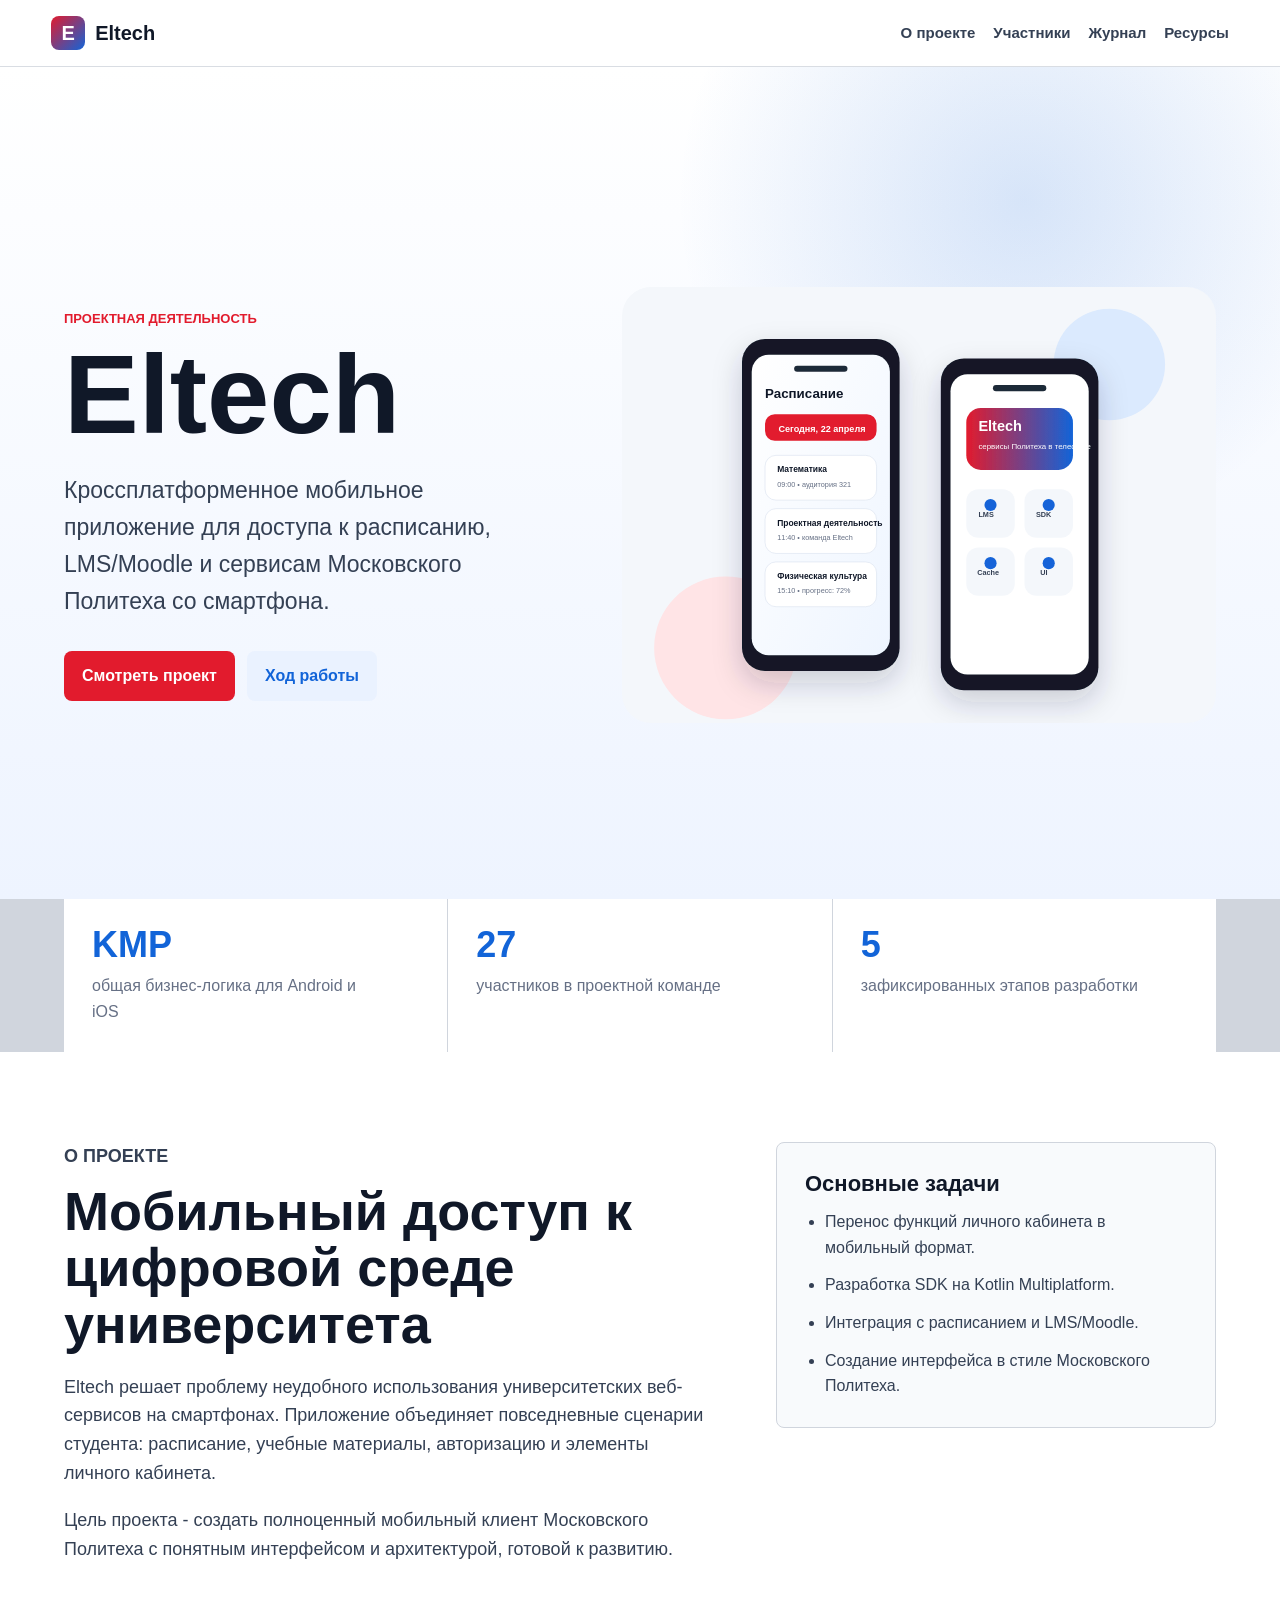
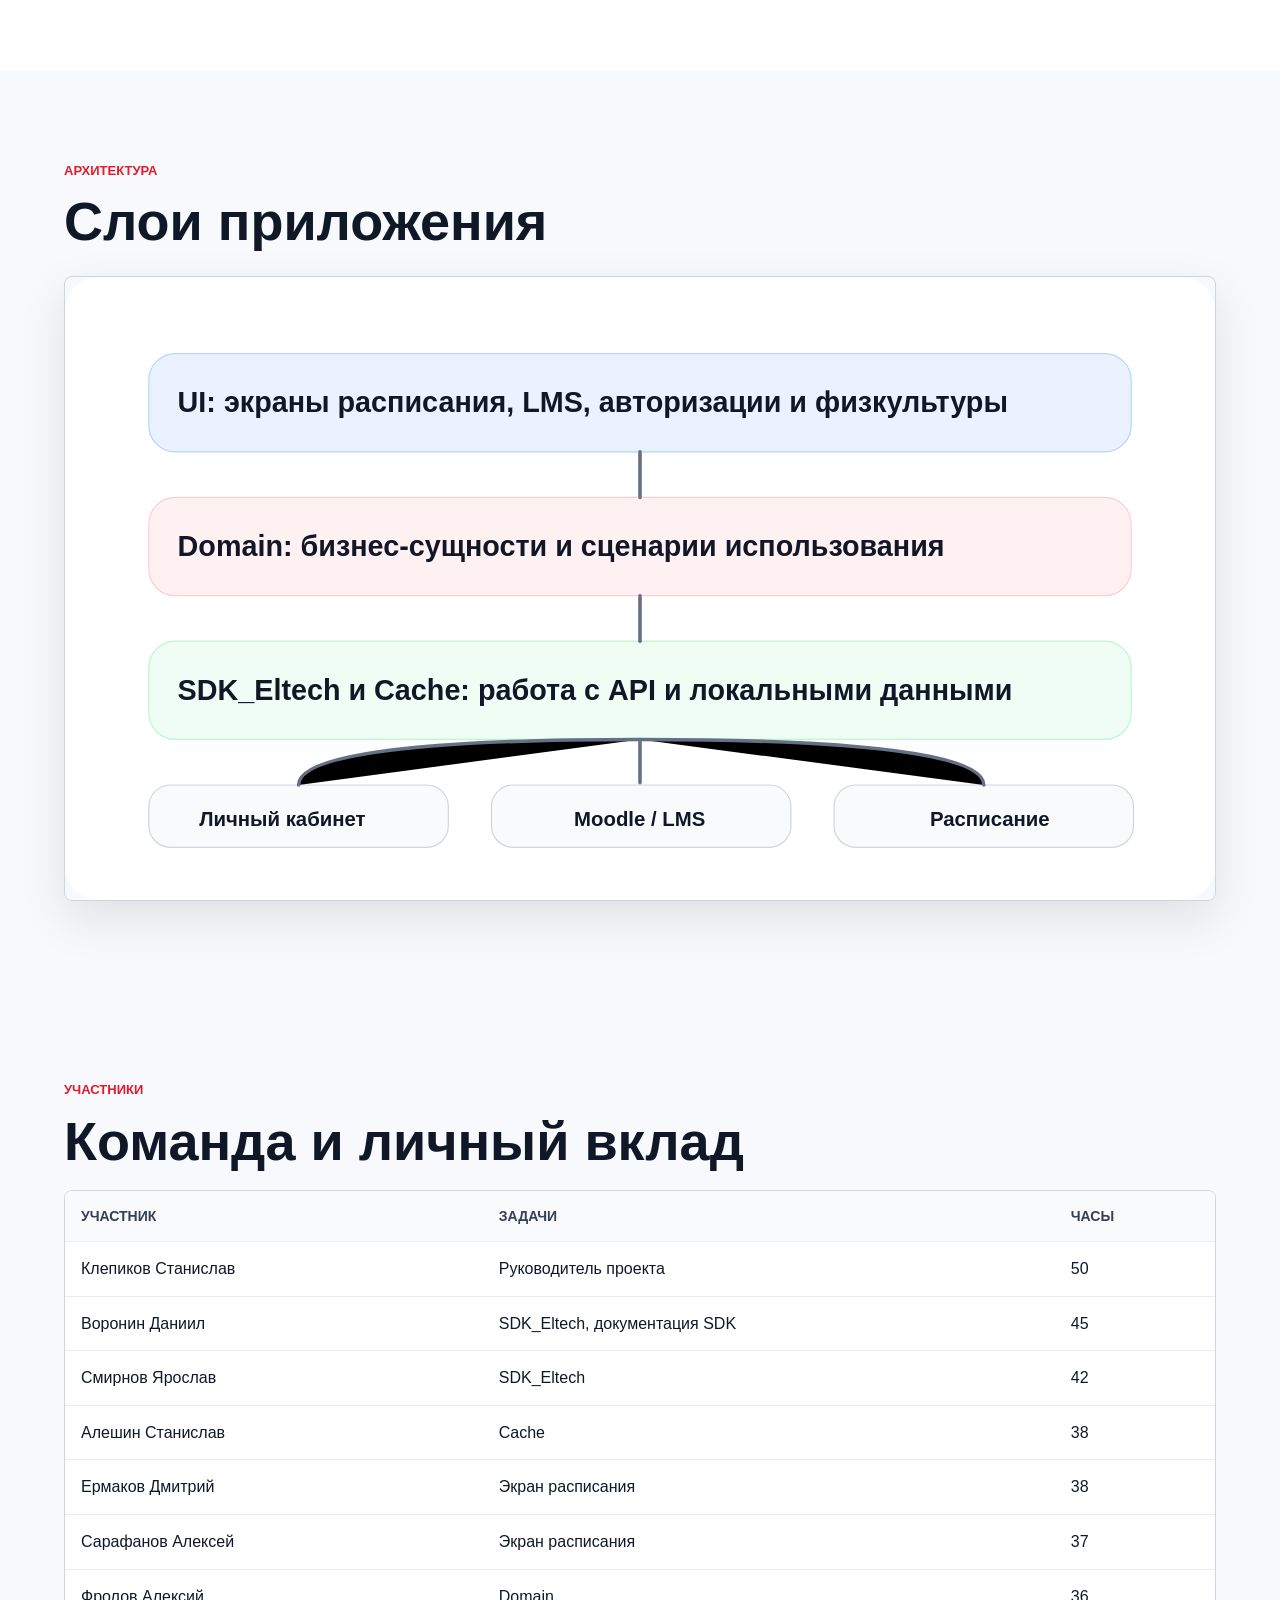
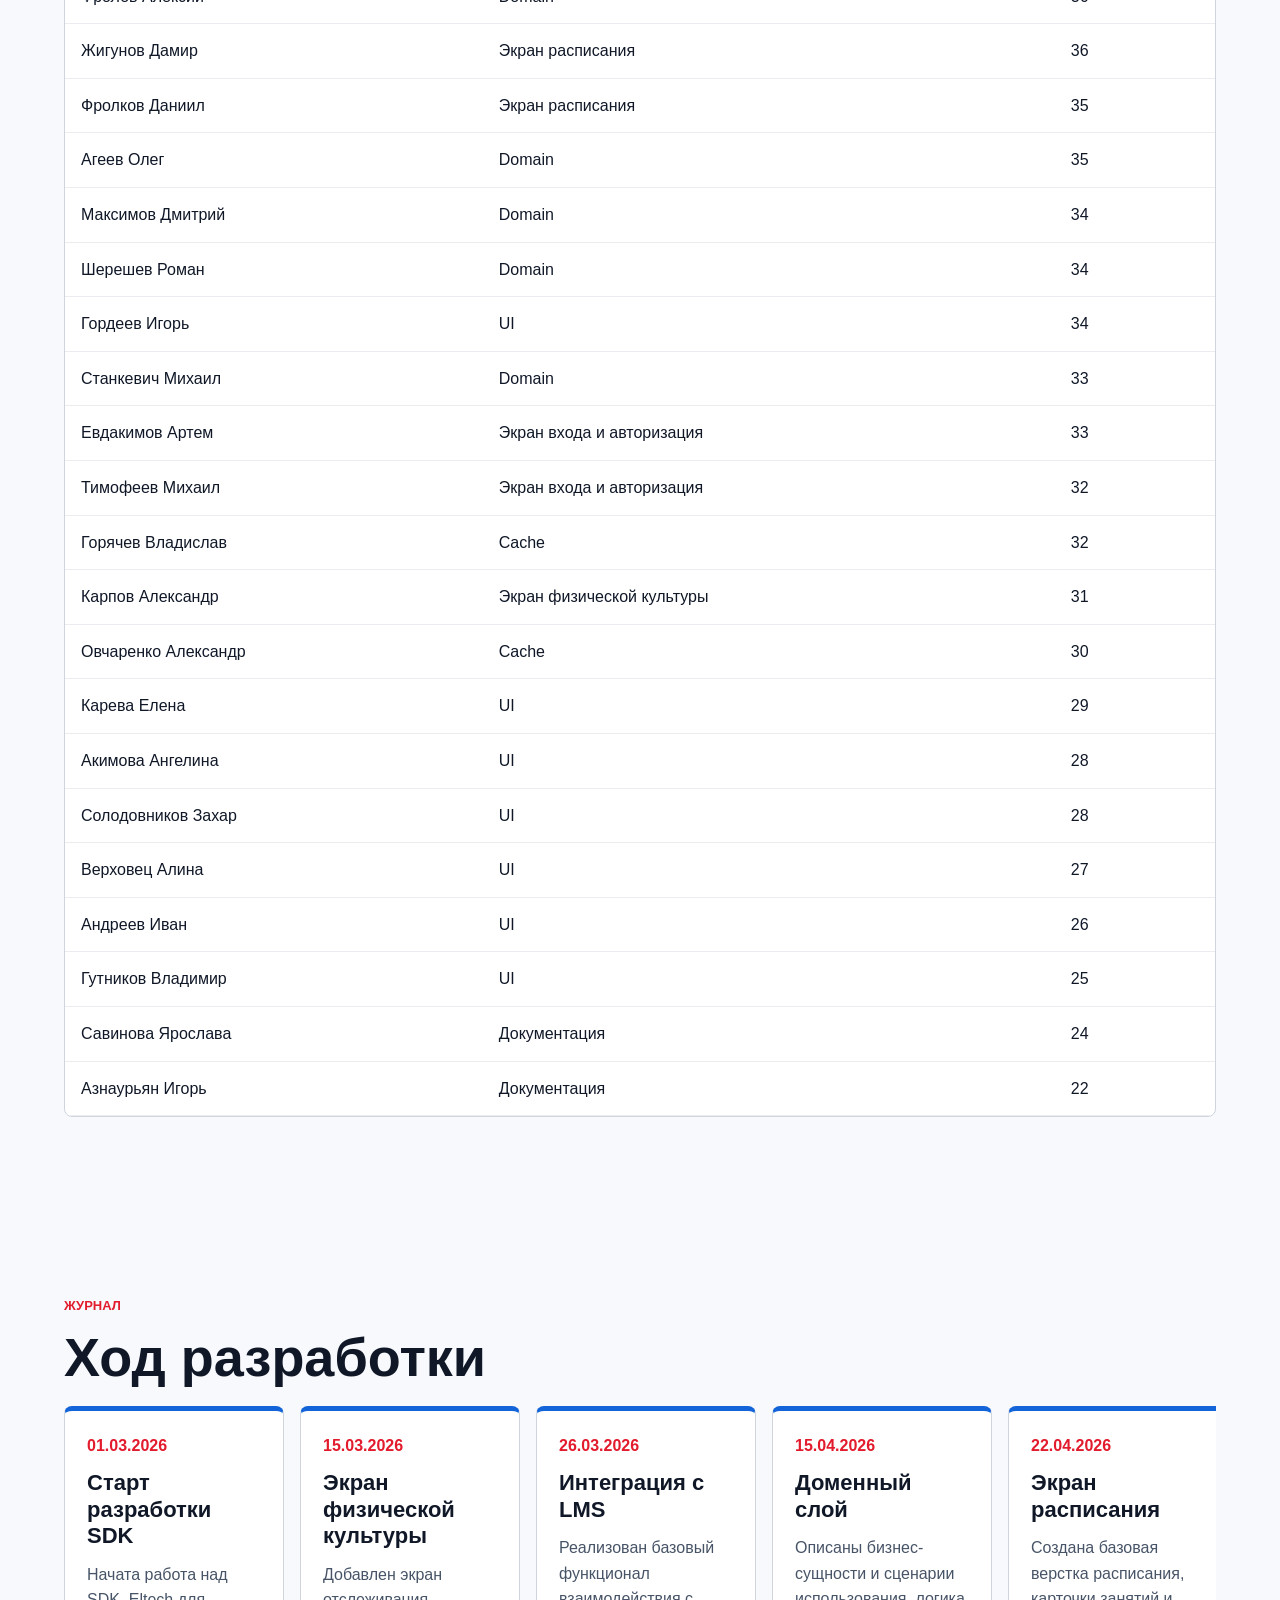
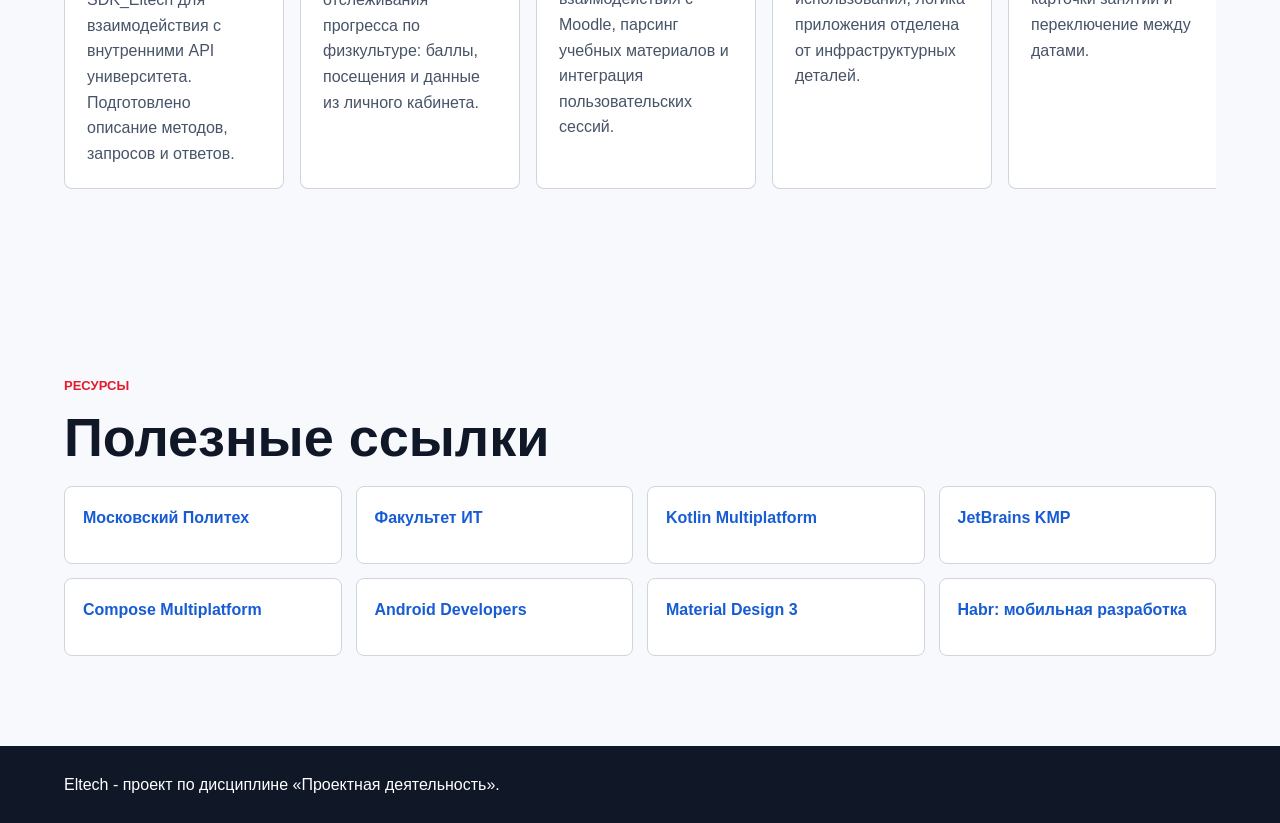
==== site/index.html @ 51777688 "Add files via upload Добавлена проектная практика" ====
<!doctype html>
<html lang="ru">
  <head>
    <meta charset="utf-8">
    <meta name="viewport" content="width=device-width, initial-scale=1">
    <title>Eltech - мобильное приложение Московского Политеха</title>
    <link rel="stylesheet" href="styles.css">
  </head>
  <body>
    <header class="topbar">
      <a class="brand" href="#home" aria-label="Eltech">
        <span class="brand-mark">E</span>
        <span>Eltech</span>
      </a>
      <nav class="nav" aria-label="Основная навигация">
        <a href="about.html">О проекте</a>
        <a href="members.html">Участники</a>
        <a href="journal.html">Журнал</a>
        <a href="resources.html">Ресурсы</a>
      </nav>
    </header>

    <main>
      <section class="hero" id="home">
        <div class="hero-text">
          <p class="eyebrow">Проектная деятельность</p>
          <h1>Eltech</h1>
          <p class="lead">Кроссплатформенное мобильное приложение для доступа к расписанию, LMS/Moodle и сервисам Московского Политеха со смартфона.</p>
          <div class="hero-actions">
            <a class="button primary" href="about.html">Смотреть проект</a>
            <a class="button secondary" href="journal.html">Ход работы</a>
          </div>
        </div>
        <figure class="hero-media">
          <img src="assets/app-preview.svg" alt="Макет экранов мобильного приложения Eltech">
        </figure>
      </section>

      <section class="section compact" aria-label="Ключевая информация">
        <div class="stat">
          <strong>KMP</strong>
          <span>общая бизнес-логика для Android и iOS</span>
        </div>
        <div class="stat">
          <strong>27</strong>
          <span>участников в проектной команде</span>
        </div>
        <div class="stat">
          <strong>5</strong>
          <span>зафиксированных этапов разработки</span>
        </div>
      </section>

      <section class="section split" id="about">
        <div>
          <p class="eyebrow">О проекте</p>
          <h2>Мобильный доступ к цифровой среде университета</h2>
          <p>Eltech решает проблему неудобного использования университетских веб-сервисов на смартфонах. Приложение объединяет повседневные сценарии студента: расписание, учебные материалы, авторизацию и элементы личного кабинета.</p>
          <p>Цель проекта - создать полноценный мобильный клиент Московского Политеха с понятным интерфейсом и архитектурой, готовой к развитию.</p>
        </div>
        <div class="panel">
          <h3>Основные задачи</h3>
          <ul class="checklist">
            <li>Перенос функций личного кабинета в мобильный формат.</li>
            <li>Разработка SDK на Kotlin Multiplatform.</li>
            <li>Интеграция с расписанием и LMS/Moodle.</li>
            <li>Создание интерфейса в стиле Московского Политеха.</li>
          </ul>
        </div>
      </section>

      <section class="section">
        <p class="eyebrow">Архитектура</p>
        <h2>Слои приложения</h2>
        <img class="wide-visual" src="assets/architecture.svg" alt="Схема архитектуры Eltech">
      </section>

      <section class="section" id="members">
        <p class="eyebrow">Участники</p>
        <h2>Команда и личный вклад</h2>
        <div class="table-wrap">
          <table>
            <thead>
              <tr>
                <th>Участник</th>
                <th>Задачи</th>
                <th>Часы</th>
              </tr>
            </thead>
            <tbody>
              <tr><td>Клепиков Станислав</td><td>Руководитель проекта</td><td>50</td></tr>
              <tr><td>Воронин Даниил</td><td>SDK_Eltech, документация SDK</td><td>45</td></tr>
              <tr><td>Смирнов Ярослав</td><td>SDK_Eltech</td><td>42</td></tr>
              <tr><td>Алешин Станислав</td><td>Cache</td><td>38</td></tr>
              <tr><td>Ермаков Дмитрий</td><td>Экран расписания</td><td>38</td></tr>
              <tr><td>Сарафанов Алексей</td><td>Экран расписания</td><td>37</td></tr>
              <tr><td>Фролов Алексий</td><td>Domain</td><td>36</td></tr>
              <tr><td>Жигунов Дамир</td><td>Экран расписания</td><td>36</td></tr>
              <tr><td>Фролков Даниил</td><td>Экран расписания</td><td>35</td></tr>
              <tr><td>Агеев Олег</td><td>Domain</td><td>35</td></tr>
              <tr><td>Максимов Дмитрий</td><td>Domain</td><td>34</td></tr>
              <tr><td>Шерешев Роман</td><td>Domain</td><td>34</td></tr>
              <tr><td>Гордеев Игорь</td><td>UI</td><td>34</td></tr>
              <tr><td>Станкевич Михаил</td><td>Domain</td><td>33</td></tr>
              <tr><td>Евдакимов Артем</td><td>Экран входа и авторизация</td><td>33</td></tr>
              <tr><td>Тимофеев Михаил</td><td>Экран входа и авторизация</td><td>32</td></tr>
              <tr><td>Горячев Владислав</td><td>Cache</td><td>32</td></tr>
              <tr><td>Карпов Александр</td><td>Экран физической культуры</td><td>31</td></tr>
              <tr><td>Овчаренко Александр</td><td>Cache</td><td>30</td></tr>
              <tr><td>Карева Елена</td><td>UI</td><td>29</td></tr>
              <tr><td>Акимова Ангелина</td><td>UI</td><td>28</td></tr>
              <tr><td>Солодовников Захар</td><td>UI</td><td>28</td></tr>
              <tr><td>Верховец Алина</td><td>UI</td><td>27</td></tr>
              <tr><td>Андреев Иван</td><td>UI</td><td>26</td></tr>
              <tr><td>Гутников Владимир</td><td>UI</td><td>25</td></tr>
              <tr><td>Савинова Ярослава</td><td>Документация</td><td>24</td></tr>
              <tr><td>Азнаурьян Игорь</td><td>Документация</td><td>22</td></tr>
            </tbody>
          </table>
        </div>
      </section>

      <section class="section" id="journal">
        <p class="eyebrow">Журнал</p>
        <h2>Ход разработки</h2>
        <div class="timeline">
          <article>
            <time datetime="2026-03-01">01.03.2026</time>
            <h3>Старт разработки SDK</h3>
            <p>Начата работа над SDK_Eltech для взаимодействия с внутренними API университета. Подготовлено описание методов, запросов и ответов.</p>
          </article>
          <article>
            <time datetime="2026-03-15">15.03.2026</time>
            <h3>Экран физической культуры</h3>
            <p>Добавлен экран отслеживания прогресса по физкультуре: баллы, посещения и данные из личного кабинета.</p>
          </article>
          <article>
            <time datetime="2026-03-26">26.03.2026</time>
            <h3>Интеграция с LMS</h3>
            <p>Реализован базовый функционал взаимодействия с Moodle, парсинг учебных материалов и интеграция пользовательских сессий.</p>
          </article>
          <article>
            <time datetime="2026-04-15">15.04.2026</time>
            <h3>Доменный слой</h3>
            <p>Описаны бизнес-сущности и сценарии использования, логика приложения отделена от инфраструктурных деталей.</p>
          </article>
          <article>
            <time datetime="2026-04-22">22.04.2026</time>
            <h3>Экран расписания</h3>
            <p>Создана базовая верстка расписания, карточки занятий и переключение между датами.</p>
          </article>
        </div>
      </section>

      <section class="section" id="resources">
        <p class="eyebrow">Ресурсы</p>
        <h2>Полезные ссылки</h2>
        <div class="links-grid">
          <a href="https://mospolytech.ru/">Московский Политех</a>
          <a href="https://mospolytech.ru/obuchenie/fakultety-i-instituty/fakultet-it/">Факультет ИТ</a>
          <a href="https://kotlinlang.org/docs/multiplatform.html">Kotlin Multiplatform</a>
          <a href="https://www.jetbrains.com/kotlin-multiplatform/">JetBrains KMP</a>
          <a href="https://www.jetbrains.com/lp/compose-multiplatform/">Compose Multiplatform</a>
          <a href="https://developer.android.com/">Android Developers</a>
          <a href="https://m3.material.io/">Material Design 3</a>
          <a href="https://habr.com/ru/hub/mobile_dev/">Habr: мобильная разработка</a>
        </div>
      </section>
    </main>

    <footer class="footer">
      <p>Eltech - проект по дисциплине «Проектная деятельность».</p>
    </footer>
  </body>
</html>
---- site/styles.css ----
:root {
  color-scheme: light;
  --text: #101828;
  --muted: #667085;
  --line: #d0d5dd;
  --bg: #f7f9fc;
  --surface: #ffffff;
  --red: #e21b2d;
  --blue: #1264d8;
  --green: #168a4a;
  --shadow: 0 18px 48px rgba(16, 24, 40, 0.1);
}

* {
  box-sizing: border-box;
}

html {
  scroll-behavior: smooth;
}

body {
  margin: 0;
  font-family: Inter, "Segoe UI", Arial, sans-serif;
  color: var(--text);
  background: var(--bg);
  line-height: 1.6;
}

a {
  color: inherit;
}

.topbar {
  position: sticky;
  top: 0;
  z-index: 10;
  display: flex;
  align-items: center;
  justify-content: space-between;
  gap: 24px;
  padding: 16px clamp(20px, 4vw, 56px);
  background: rgba(255, 255, 255, 0.92);
  border-bottom: 1px solid rgba(208, 213, 221, 0.8);
  backdrop-filter: blur(18px);
}

.brand {
  display: inline-flex;
  align-items: center;
  gap: 10px;
  font-size: 20px;
  font-weight: 800;
  text-decoration: none;
}

.brand-mark {
  display: grid;
  width: 34px;
  height: 34px;
  place-items: center;
  border-radius: 8px;
  color: #ffffff;
  background: linear-gradient(135deg, var(--red), var(--blue));
}

.nav {
  display: flex;
  flex-wrap: wrap;
  justify-content: flex-end;
  gap: 8px 18px;
  font-size: 15px;
  font-weight: 650;
}

.nav a {
  color: #344054;
  text-decoration: none;
}

.nav a:hover {
  color: var(--red);
}

.hero {
  display: grid;
  grid-template-columns: minmax(0, 0.9fr) minmax(360px, 1.1fr);
  align-items: center;
  gap: clamp(28px, 6vw, 72px);
  min-height: calc(100vh - 68px);
  padding: clamp(40px, 7vw, 88px) clamp(20px, 5vw, 72px) 44px;
  background:
    radial-gradient(circle at 80% 16%, rgba(18, 100, 216, 0.16), transparent 28%),
    linear-gradient(180deg, #ffffff 0%, #eef4ff 100%);
}

.hero-text {
  max-width: 680px;
}

.eyebrow {
  margin: 0 0 12px;
  color: var(--red);
  font-size: 13px;
  font-weight: 800;
  letter-spacing: 0;
  text-transform: uppercase;
}

h1,
h2,
h3,
p {
  overflow-wrap: anywhere;
}

h1 {
  margin: 0;
  font-size: clamp(56px, 10vw, 112px);
  line-height: 0.95;
  letter-spacing: 0;
}

.page-heading {
  margin: 0 0 24px;
  font-size: clamp(40px, 7vw, 76px);
  line-height: 1;
}

h2 {
  margin: 0 0 20px;
  font-size: clamp(30px, 5vw, 54px);
  line-height: 1.05;
  letter-spacing: 0;
}

h3 {
  margin: 0 0 12px;
  font-size: 22px;
  line-height: 1.2;
}

.lead {
  max-width: 620px;
  margin: 24px 0 0;
  color: #344054;
  font-size: clamp(18px, 2vw, 23px);
}

.hero-actions {
  display: flex;
  flex-wrap: wrap;
  gap: 12px;
  margin-top: 32px;
}

.button {
  display: inline-flex;
  align-items: center;
  justify-content: center;
  min-height: 46px;
  padding: 12px 18px;
  border-radius: 8px;
  font-weight: 800;
  text-decoration: none;
}

.button.primary {
  color: #ffffff;
  background: var(--red);
}

.button.secondary {
  color: var(--blue);
  background: #eaf2ff;
}

.hero-media {
  margin: 0;
}

.hero-media img,
.wide-visual {
  display: block;
  width: 100%;
  height: auto;
}

.section {
  padding: clamp(44px, 7vw, 92px) clamp(20px, 5vw, 72px);
}

.section.compact {
  display: grid;
  grid-template-columns: repeat(3, 1fr);
  gap: 1px;
  padding-top: 0;
  padding-bottom: 0;
  background: var(--line);
}

.stat {
  min-height: 132px;
  padding: 28px;
  background: var(--surface);
}

.stat strong {
  display: block;
  color: var(--blue);
  font-size: 36px;
  line-height: 1;
}

.stat span {
  display: block;
  max-width: 280px;
  margin-top: 10px;
  color: var(--muted);
}

.split {
  display: grid;
  grid-template-columns: minmax(0, 1fr) minmax(300px, 440px);
  gap: clamp(28px, 5vw, 64px);
  align-items: start;
  background: #ffffff;
}

.split p {
  max-width: 760px;
  color: #344054;
  font-size: 18px;
}

.panel {
  padding: 28px;
  border: 1px solid var(--line);
  border-radius: 8px;
  background: #f8fafc;
}

.checklist {
  display: grid;
  gap: 12px;
  margin: 0;
  padding-left: 20px;
  color: #344054;
}

.wide-visual {
  margin-top: 26px;
  border: 1px solid var(--line);
  border-radius: 8px;
  box-shadow: var(--shadow);
}

.table-wrap {
  overflow-x: auto;
  border: 1px solid var(--line);
  border-radius: 8px;
  background: #ffffff;
}

table {
  width: 100%;
  min-width: 760px;
  border-collapse: collapse;
}

th,
td {
  padding: 14px 16px;
  border-bottom: 1px solid #eaecf0;
  text-align: left;
  vertical-align: top;
}

th {
  color: #344054;
  background: #f8fafc;
  font-size: 14px;
  text-transform: uppercase;
}

tbody tr:hover {
  background: #f9fbff;
}

.timeline {
  display: grid;
  grid-template-columns: repeat(5, minmax(220px, 1fr));
  gap: 16px;
  overflow-x: auto;
  padding-bottom: 8px;
}

.timeline article {
  min-height: 250px;
  padding: 22px;
  border: 1px solid var(--line);
  border-top: 5px solid var(--blue);
  border-radius: 8px;
  background: #ffffff;
}

.timeline time {
  display: block;
  margin-bottom: 12px;
  color: var(--red);
  font-weight: 800;
}

.timeline p {
  margin: 0;
  color: #475467;
}

.links-grid {
  display: grid;
  grid-template-columns: repeat(4, 1fr);
  gap: 14px;
}

.links-grid a {
  min-height: 78px;
  padding: 18px;
  border: 1px solid var(--line);
  border-radius: 8px;
  background: #ffffff;
  color: #175cd3;
  font-weight: 800;
  text-decoration: none;
}

.info-tile {
  min-height: 78px;
  padding: 18px;
  border: 1px solid var(--line);
  border-radius: 8px;
  background: #ffffff;
  color: #344054;
  font-weight: 800;
}

.timeline.vertical {
  grid-template-columns: 1fr;
  max-width: 900px;
  overflow-x: visible;
}

.timeline.vertical article {
  min-height: auto;
}

.links-grid a:hover {
  border-color: var(--blue);
  box-shadow: 0 12px 24px rgba(18, 100, 216, 0.12);
}

.footer {
  padding: 26px clamp(20px, 5vw, 72px);
  color: #ffffff;
  background: #101828;
}

.footer p {
  margin: 0;
}

@media (max-width: 920px) {
  .hero,
  .split {
    grid-template-columns: 1fr;
  }

  .hero {
    min-height: auto;
  }

  .hero-media {
    max-width: 680px;
  }

  .section.compact,
  .links-grid {
    grid-template-columns: 1fr;
  }
}

@media (max-width: 640px) {
  .topbar {
    align-items: flex-start;
    flex-direction: column;
  }

  .nav {
    justify-content: flex-start;
  }

  .hero {
    padding-top: 32px;
  }

  .button {
    width: 100%;
  }
}
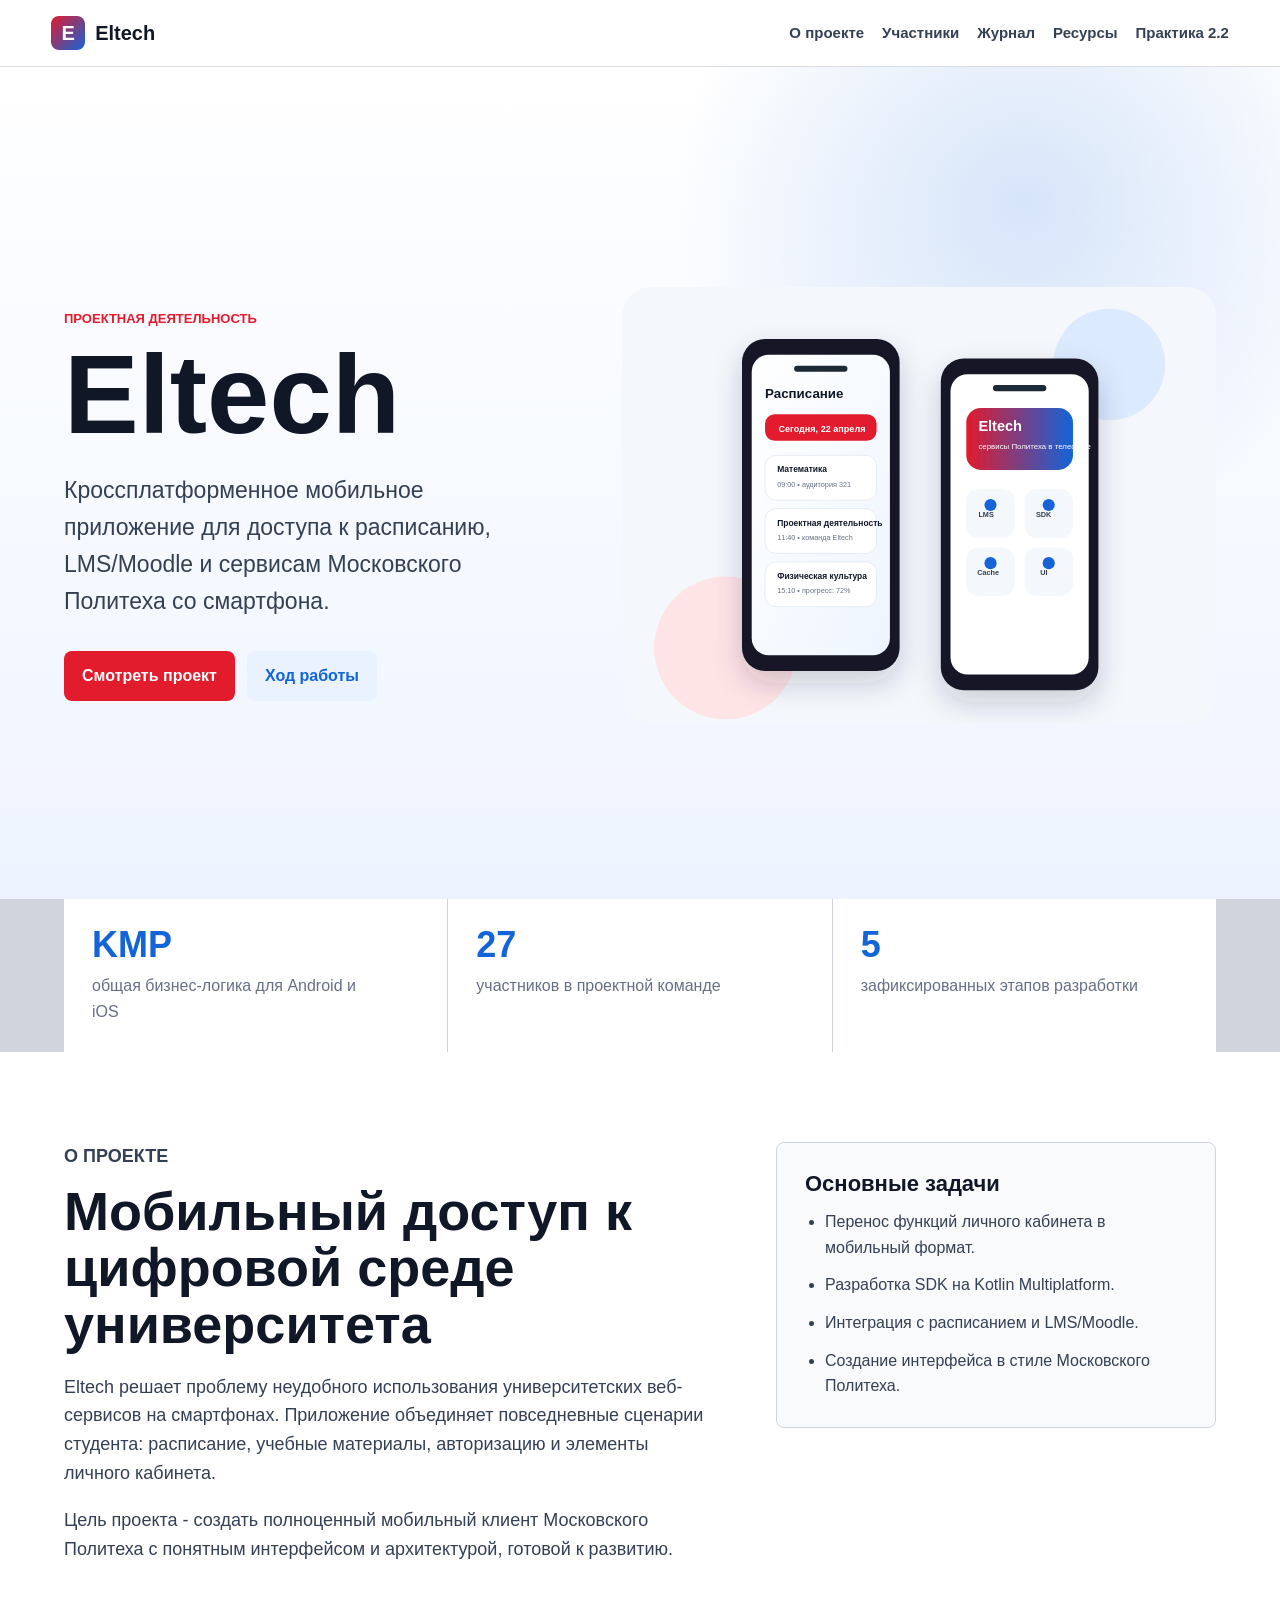
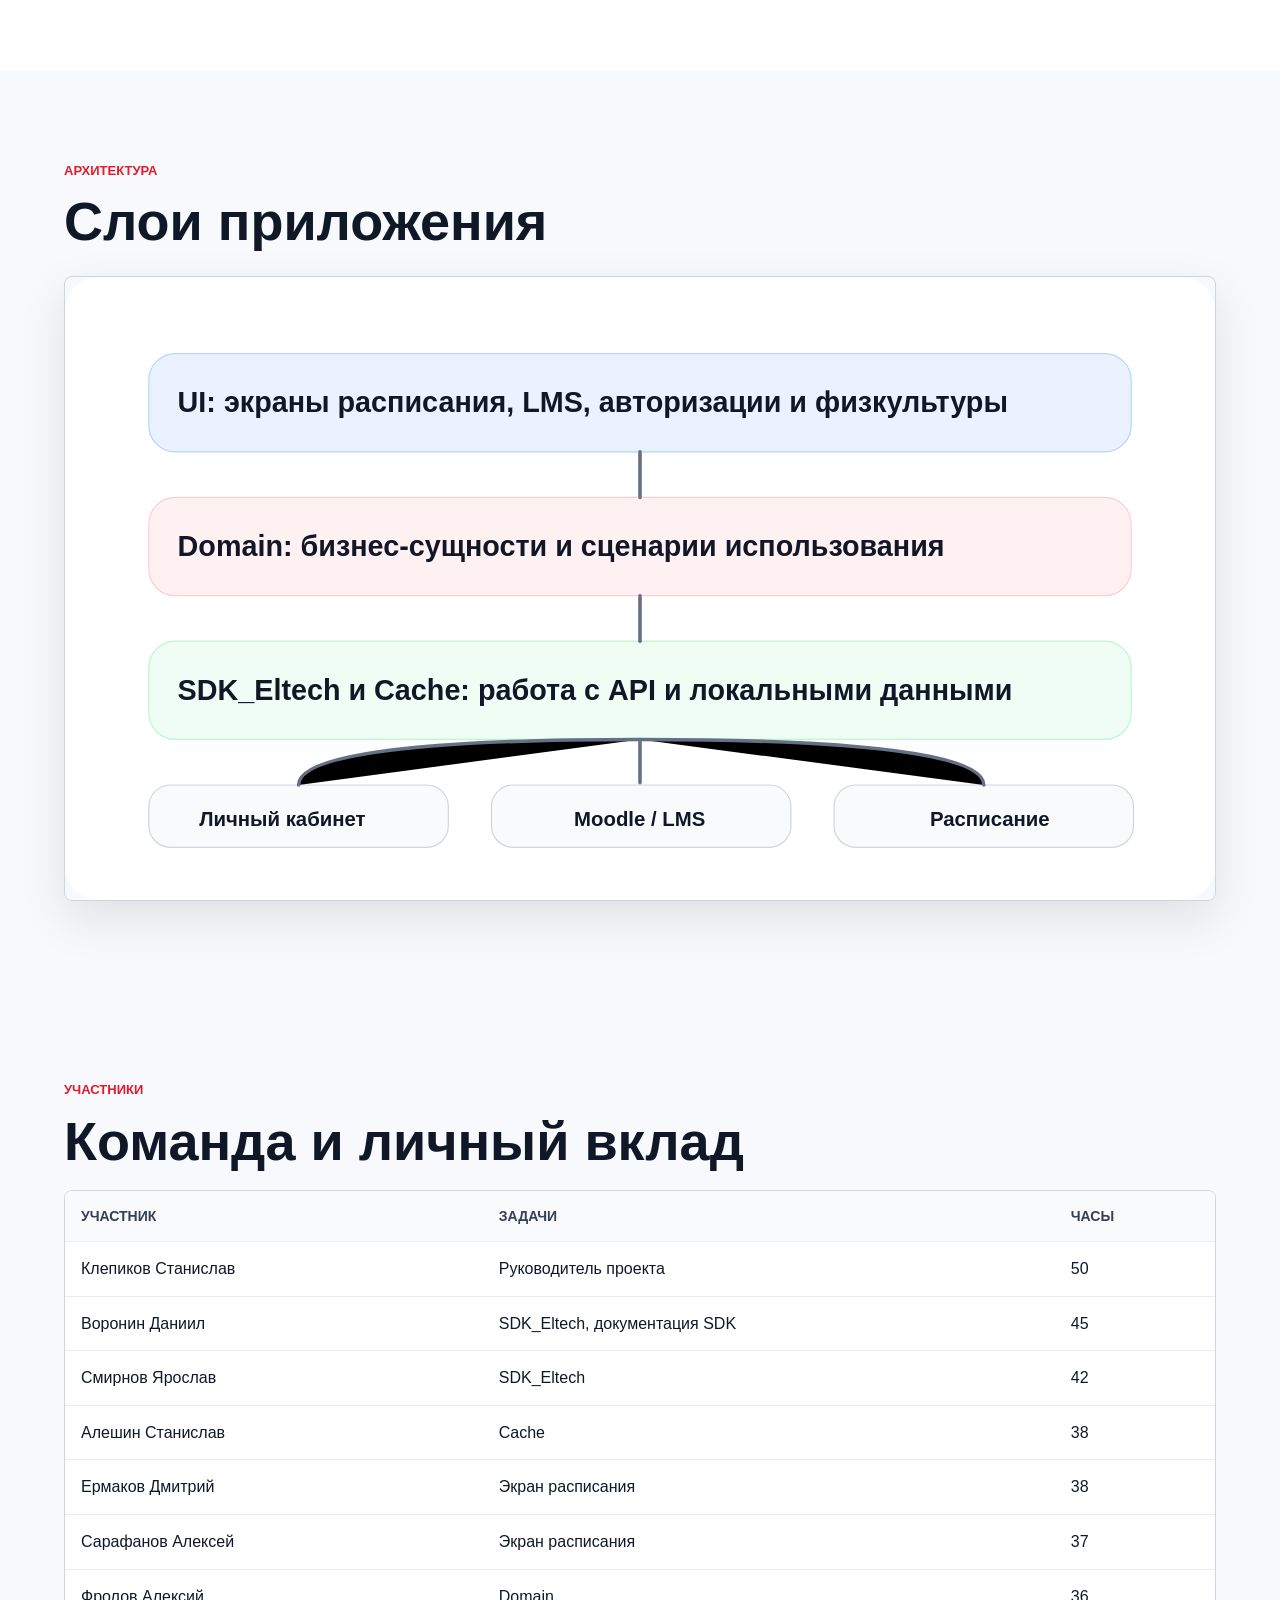
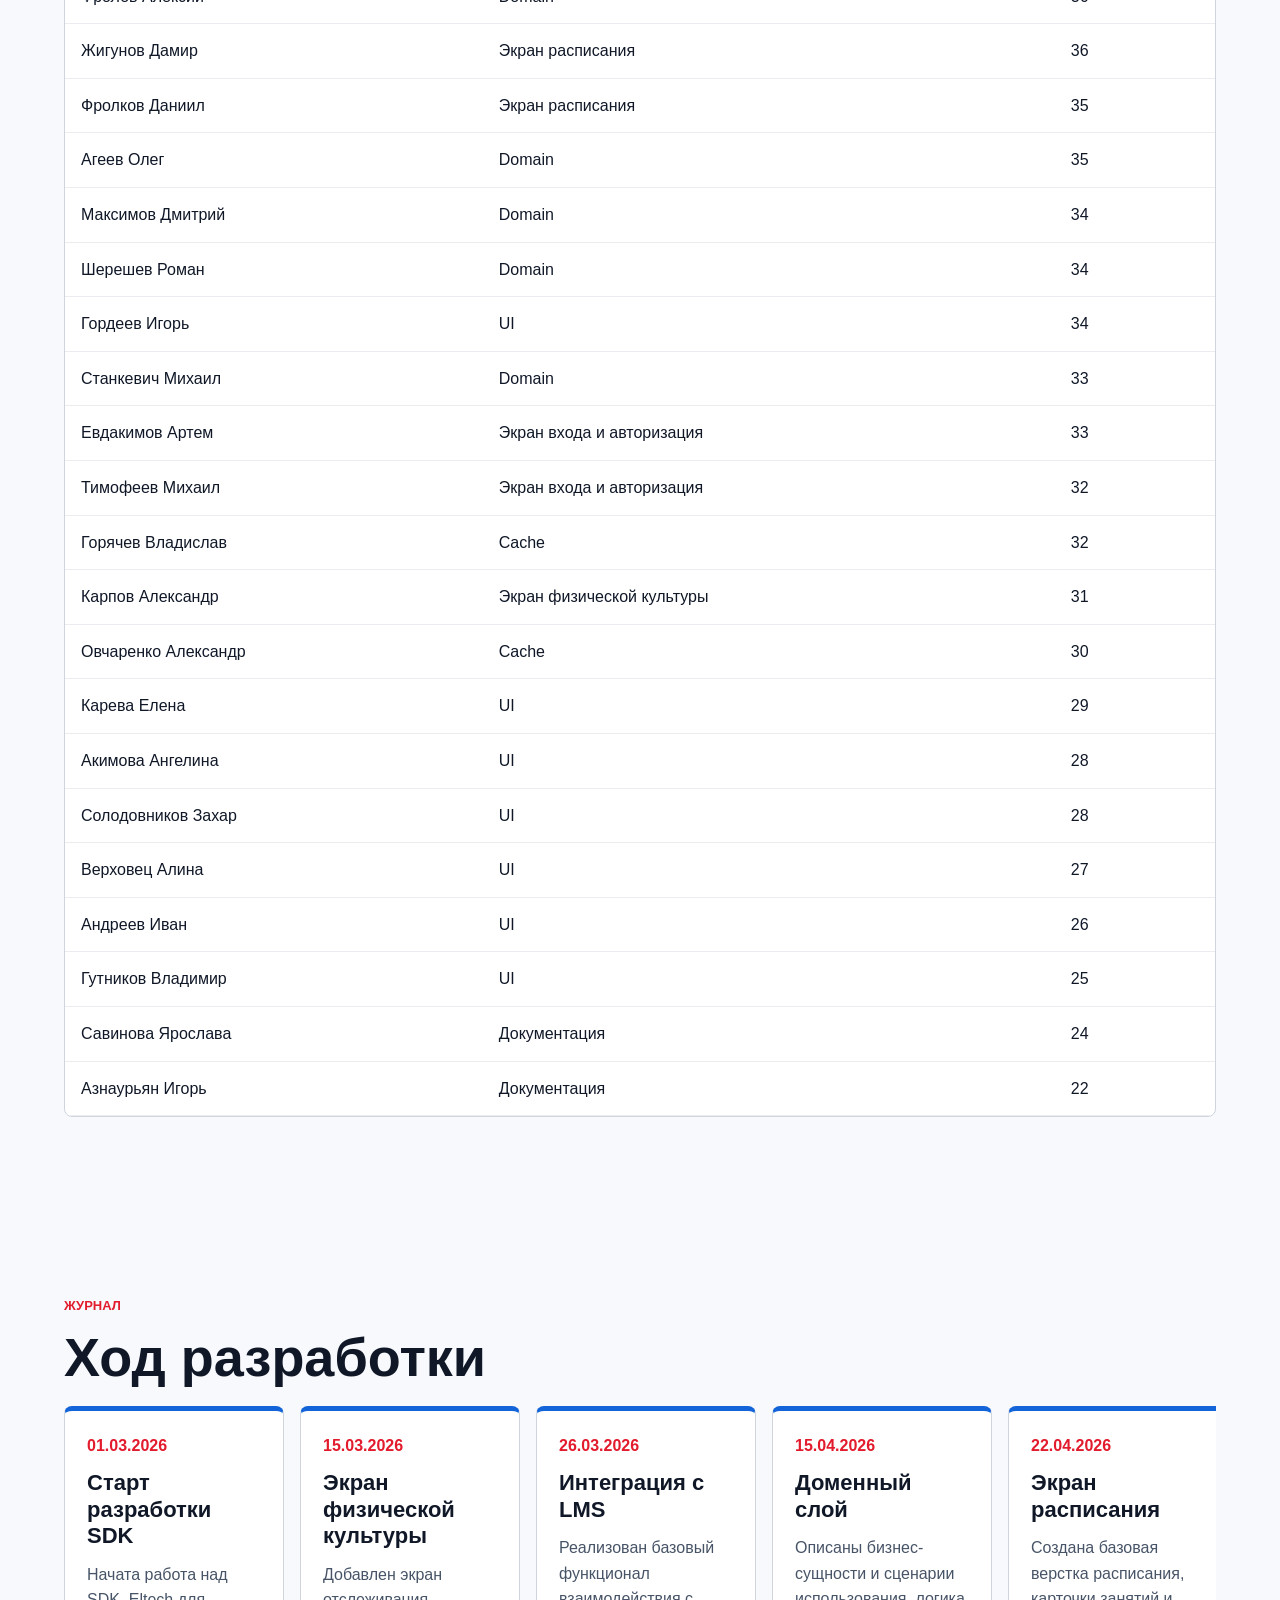
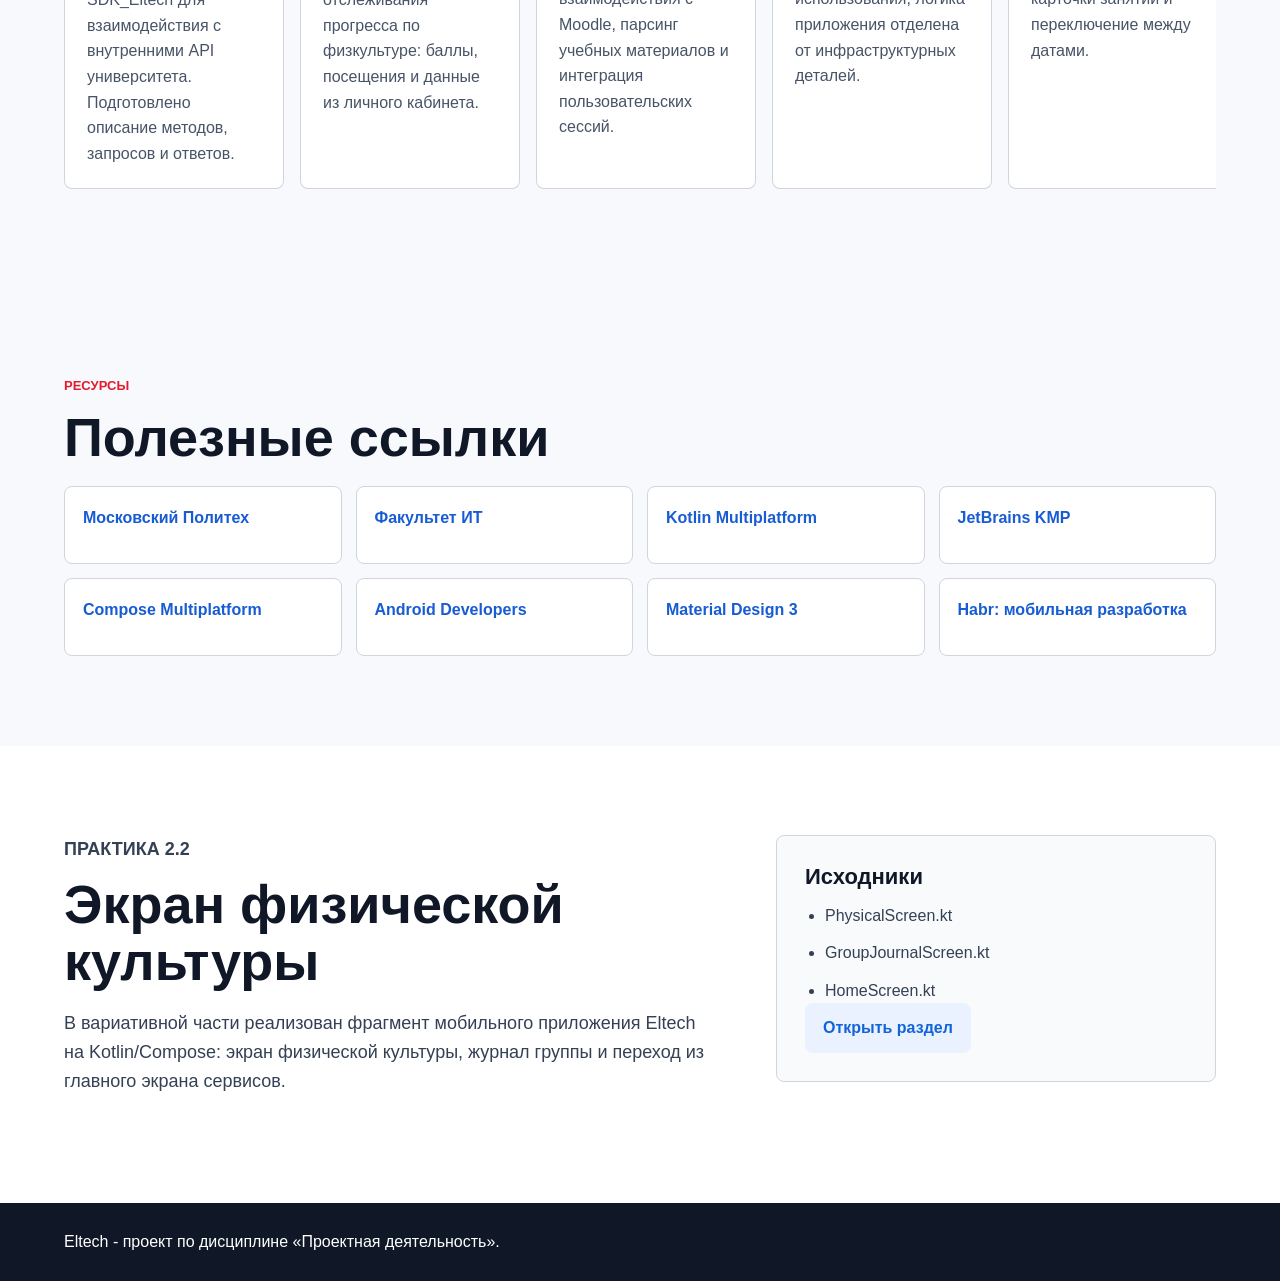
==== commit d130f896: "Add files via upload" ====
--- a/site/index.html
+++ b/site/index.html
@@ -17,6 +17,7 @@
         <a href="members.html">Участники</a>
         <a href="journal.html">Журнал</a>
         <a href="resources.html">Ресурсы</a>
+        <a href="practical.html">Практика 2.2</a>
       </nav>
     </header>
 
@@ -166,6 +167,23 @@
           <a href="https://habr.com/ru/hub/mobile_dev/">Habr: мобильная разработка</a>
         </div>
       </section>
+
+      <section class="section split">
+        <div>
+          <p class="eyebrow">Практика 2.2</p>
+          <h2>Экран физической культуры</h2>
+          <p>В вариативной части реализован фрагмент мобильного приложения Eltech на Kotlin/Compose: экран физической культуры, журнал группы и переход из главного экрана сервисов.</p>
+        </div>
+        <div class="panel">
+          <h3>Исходники</h3>
+          <ul class="checklist">
+            <li>PhysicalScreen.kt</li>
+            <li>GroupJournalScreen.kt</li>
+            <li>HomeScreen.kt</li>
+          </ul>
+          <a class="button secondary" href="practical.html">Открыть раздел</a>
+        </div>
+      </section>
     </main>
 
     <footer class="footer">
--- a/site/styles.css
+++ b/site/styles.css
@@ -94,6 +94,10 @@
     linear-gradient(180deg, #ffffff 0%, #eef4ff 100%);
 }
 
+.hero.compact-hero {
+  min-height: auto;
+}
+
 .hero-text {
   max-width: 680px;
 }
@@ -186,6 +190,27 @@
   height: auto;
 }
 
+.code-diagram {
+  overflow-x: auto;
+  padding: 22px;
+  border: 1px solid var(--line);
+  border-radius: 8px;
+  background: #101828;
+  box-shadow: var(--shadow);
+}
+
+.code-diagram pre {
+  margin: 0;
+}
+
+.code-diagram code {
+  color: #f8fafc;
+  font-family: Consolas, "Courier New", monospace;
+  font-size: 15px;
+  line-height: 1.6;
+  white-space: pre;
+}
+
 .section {
   padding: clamp(44px, 7vw, 92px) clamp(20px, 5vw, 72px);
 }
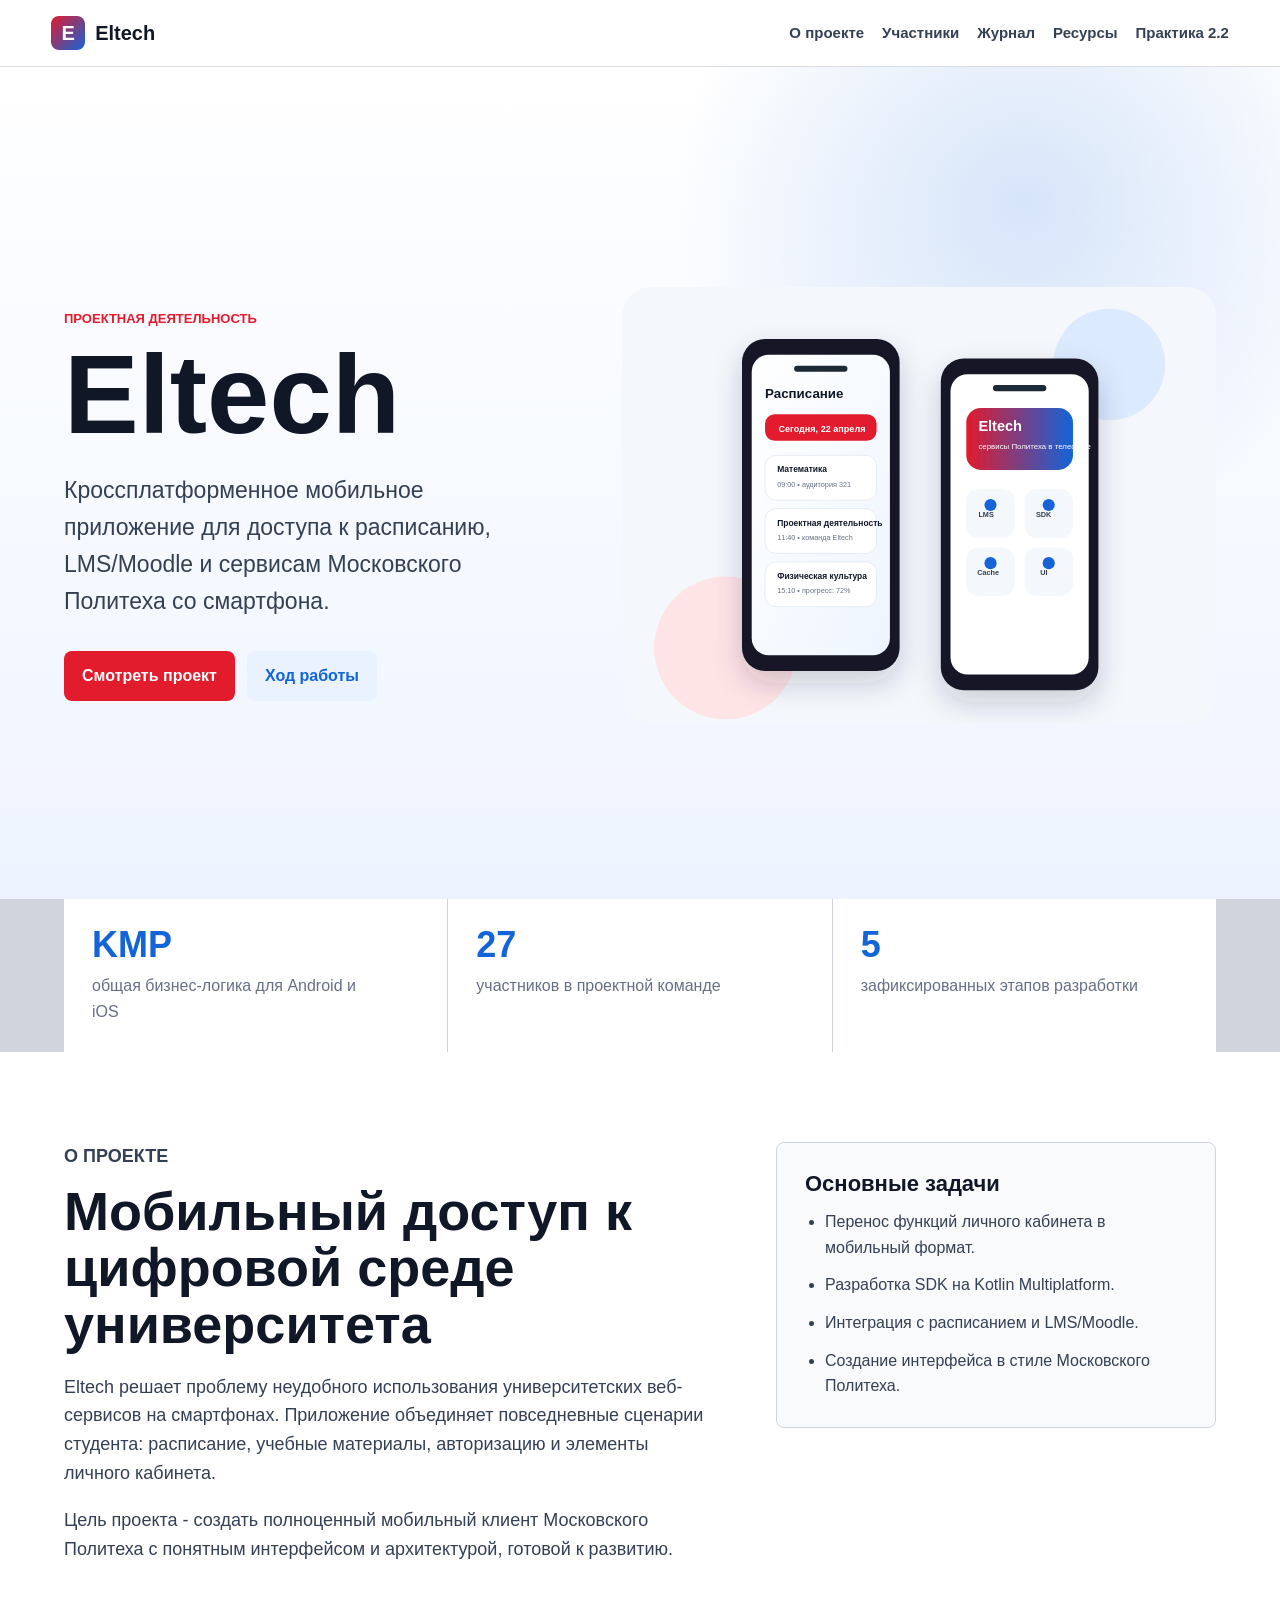
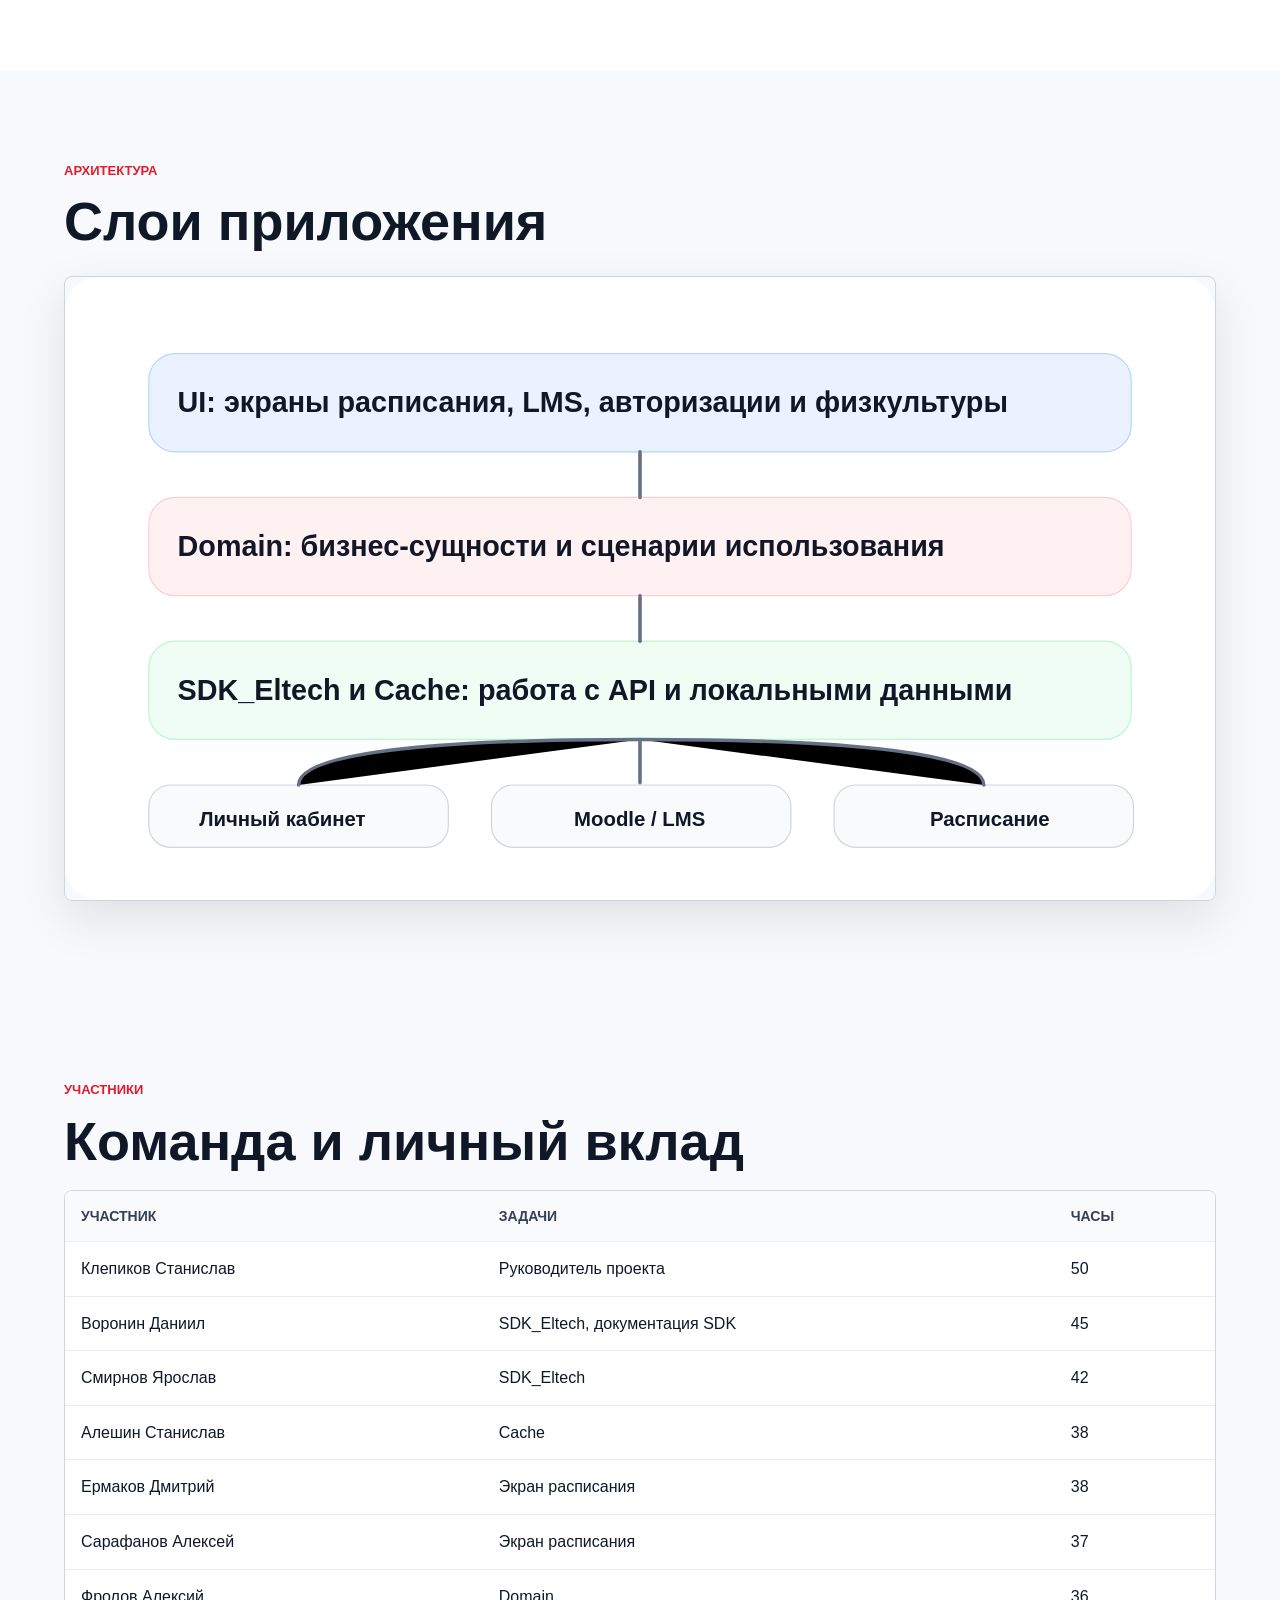
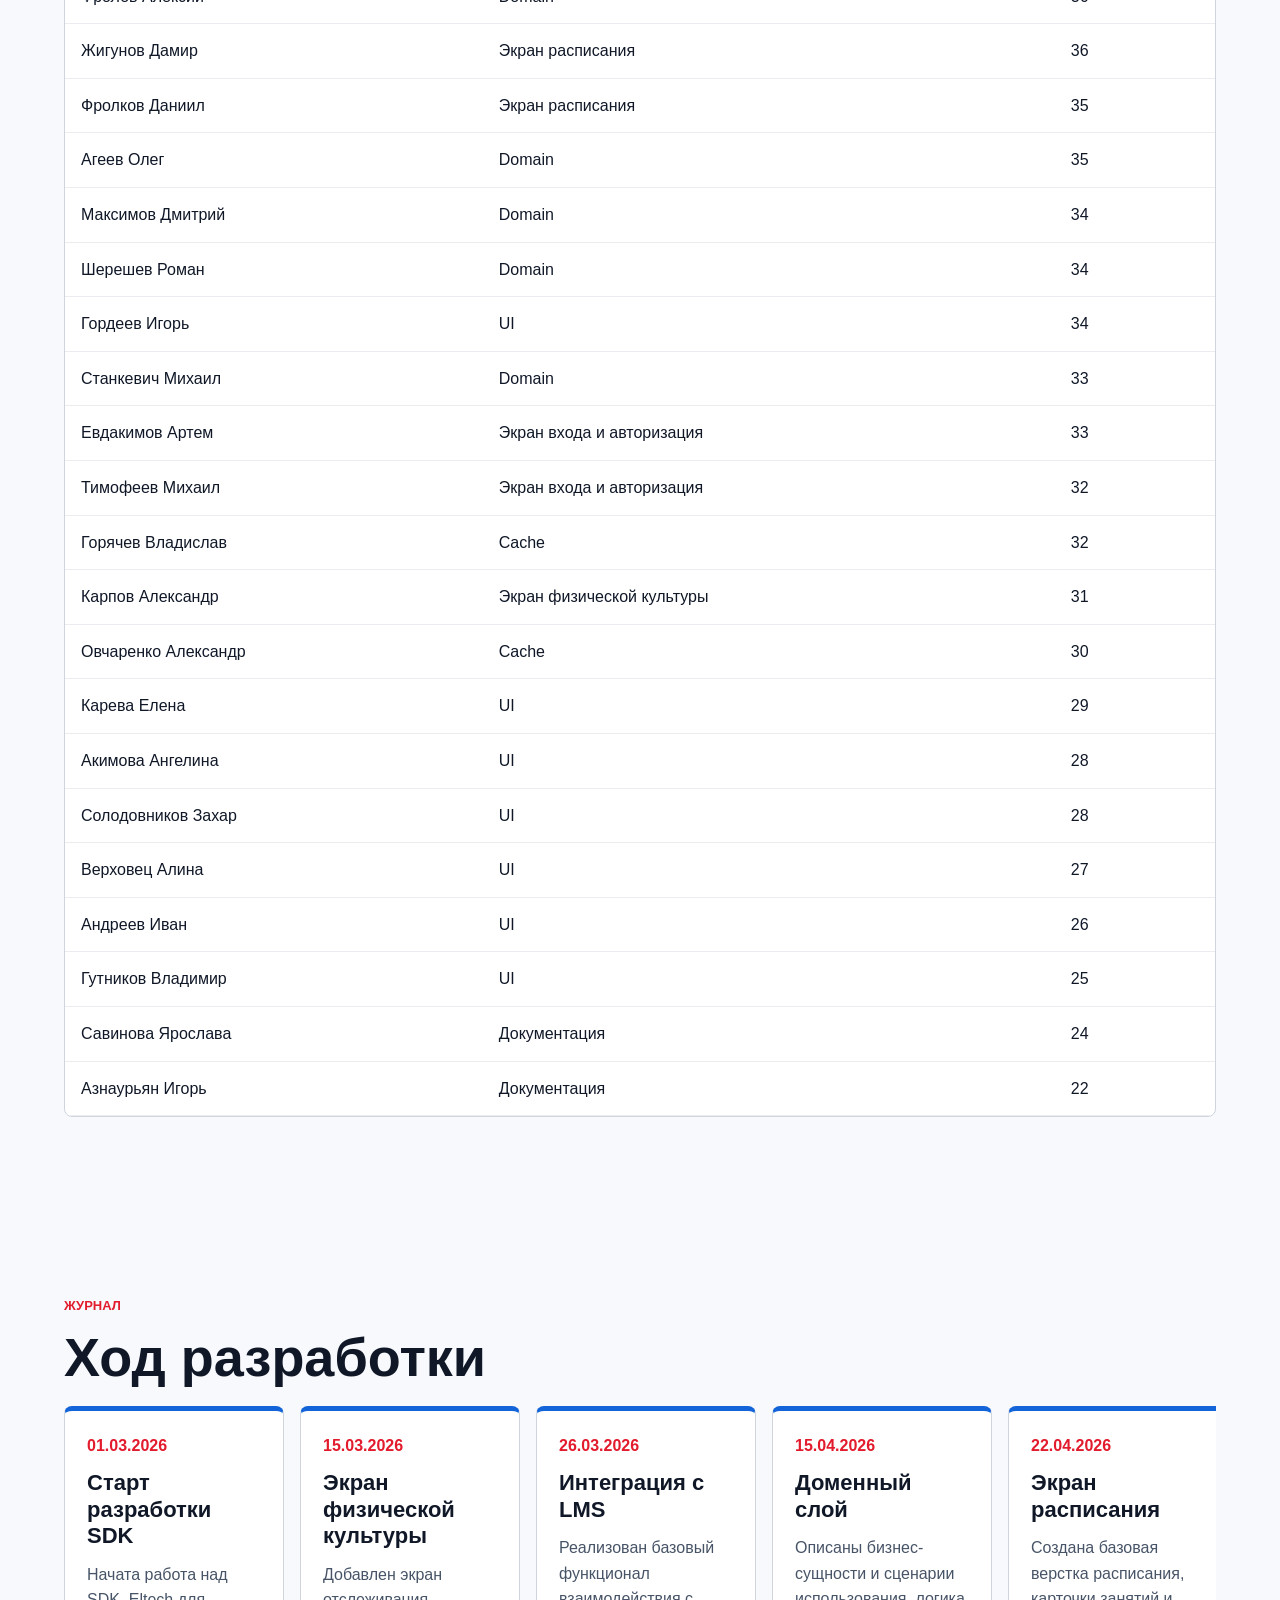
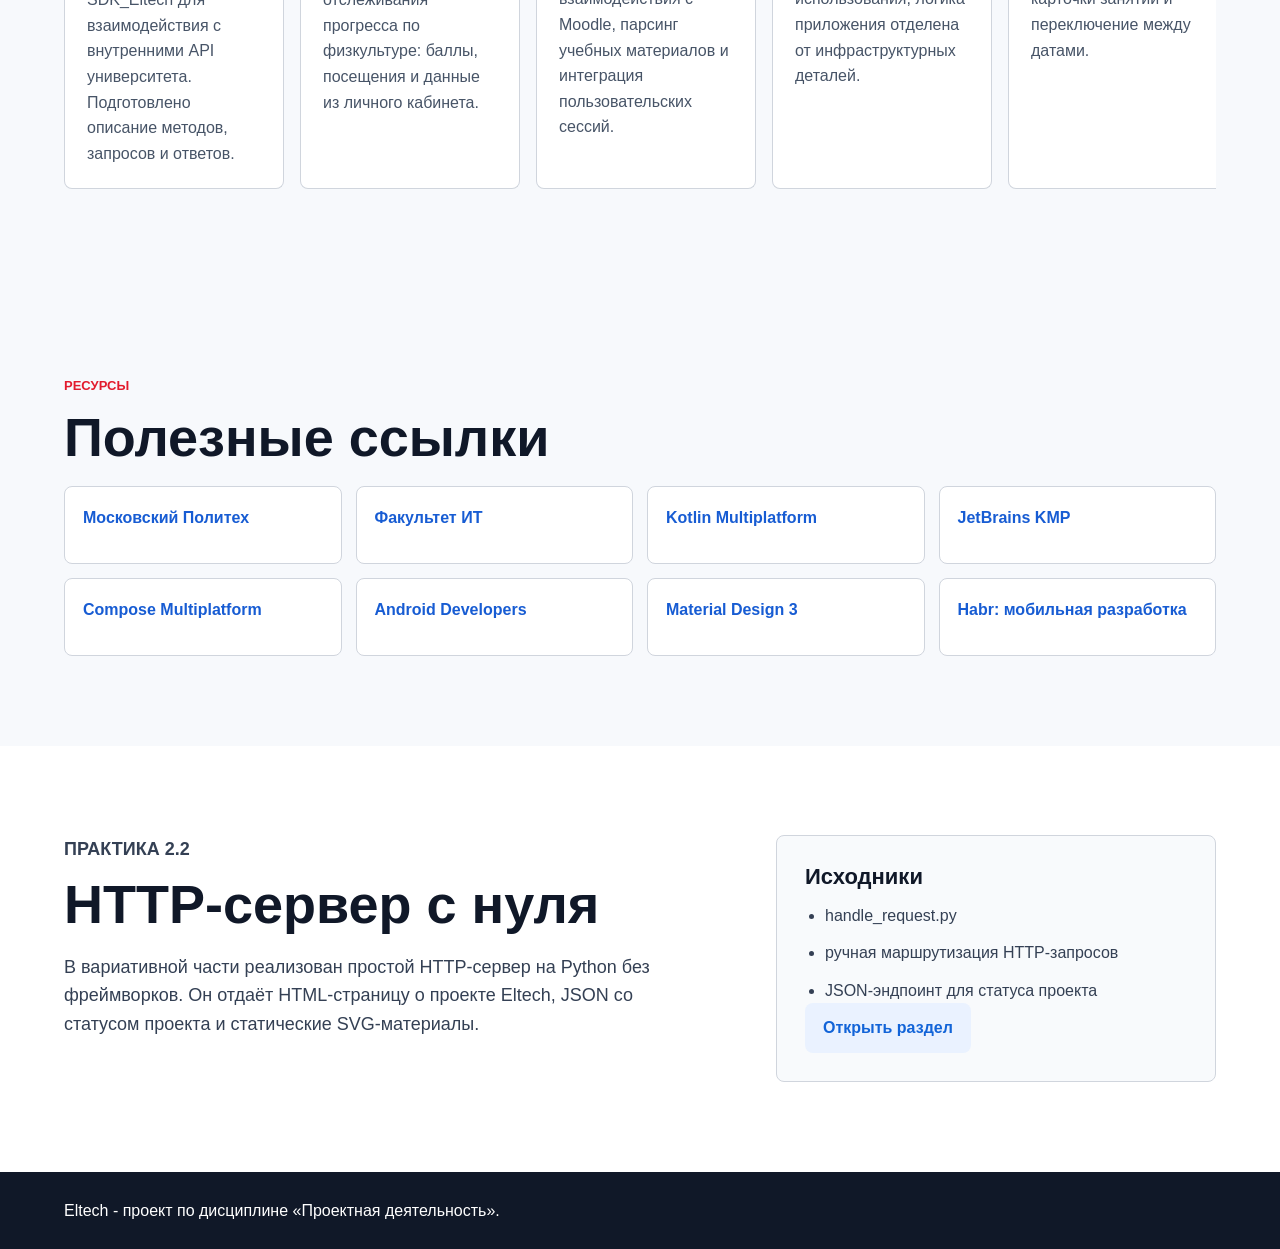
==== commit eb517708: "Add files via upload" ====
--- a/site/index.html
+++ b/site/index.html
@@ -4,7 +4,7 @@
     <meta charset="utf-8">
     <meta name="viewport" content="width=device-width, initial-scale=1">
     <title>Eltech - мобильное приложение Московского Политеха</title>
-    <link rel="stylesheet" href="styles.css">
+    <link rel="stylesheet" href="css/main.css">
   </head>
   <body>
     <header class="topbar">
@@ -33,7 +33,7 @@
           </div>
         </div>
         <figure class="hero-media">
-          <img src="assets/app-preview.svg" alt="Макет экранов мобильного приложения Eltech">
+          <img src="img/app-preview.svg" alt="Макет экранов мобильного приложения Eltech">
         </figure>
       </section>
 
@@ -73,7 +73,7 @@
       <section class="section">
         <p class="eyebrow">Архитектура</p>
         <h2>Слои приложения</h2>
-        <img class="wide-visual" src="assets/architecture.svg" alt="Схема архитектуры Eltech">
+        <img class="wide-visual" src="img/architecture.svg" alt="Схема архитектуры Eltech">
       </section>
 
       <section class="section" id="members">
@@ -171,15 +171,15 @@
       <section class="section split">
         <div>
           <p class="eyebrow">Практика 2.2</p>
-          <h2>Экран физической культуры</h2>
-          <p>В вариативной части реализован фрагмент мобильного приложения Eltech на Kotlin/Compose: экран физической культуры, журнал группы и переход из главного экрана сервисов.</p>
+          <h2>HTTP-сервер с нуля</h2>
+          <p>В вариативной части реализован простой HTTP-сервер на Python без фреймворков. Он отдаёт HTML-страницу о проекте Eltech, JSON со статусом проекта и статические SVG-материалы.</p>
         </div>
         <div class="panel">
           <h3>Исходники</h3>
           <ul class="checklist">
-            <li>PhysicalScreen.kt</li>
-            <li>GroupJournalScreen.kt</li>
-            <li>HomeScreen.kt</li>
+            <li>handle_request.py</li>
+            <li>ручная маршрутизация HTTP-запросов</li>
+            <li>JSON-эндпоинт для статуса проекта</li>
           </ul>
           <a class="button secondary" href="practical.html">Открыть раздел</a>
         </div>
--- a/site/css/main.css
+++ b/site/css/main.css
@@ -0,0 +1,433 @@
+:root {
+  color-scheme: light;
+  --text: #101828;
+  --muted: #667085;
+  --line: #d0d5dd;
+  --bg: #f7f9fc;
+  --surface: #ffffff;
+  --red: #e21b2d;
+  --blue: #1264d8;
+  --green: #168a4a;
+  --shadow: 0 18px 48px rgba(16, 24, 40, 0.1);
+}
+
+* {
+  box-sizing: border-box;
+}
+
+html {
+  scroll-behavior: smooth;
+}
+
+body {
+  margin: 0;
+  font-family: Inter, "Segoe UI", Arial, sans-serif;
+  color: var(--text);
+  background: var(--bg);
+  line-height: 1.6;
+}
+
+a {
+  color: inherit;
+}
+
+.topbar {
+  position: sticky;
+  top: 0;
+  z-index: 10;
+  display: flex;
+  align-items: center;
+  justify-content: space-between;
+  gap: 24px;
+  padding: 16px clamp(20px, 4vw, 56px);
+  background: rgba(255, 255, 255, 0.92);
+  border-bottom: 1px solid rgba(208, 213, 221, 0.8);
+  backdrop-filter: blur(18px);
+}
+
+.brand {
+  display: inline-flex;
+  align-items: center;
+  gap: 10px;
+  font-size: 20px;
+  font-weight: 800;
+  text-decoration: none;
+}
+
+.brand-mark {
+  display: grid;
+  width: 34px;
+  height: 34px;
+  place-items: center;
+  border-radius: 8px;
+  color: #ffffff;
+  background: linear-gradient(135deg, var(--red), var(--blue));
+}
+
+.nav {
+  display: flex;
+  flex-wrap: wrap;
+  justify-content: flex-end;
+  gap: 8px 18px;
+  font-size: 15px;
+  font-weight: 650;
+}
+
+.nav a {
+  color: #344054;
+  text-decoration: none;
+}
+
+.nav a:hover {
+  color: var(--red);
+}
+
+.hero {
+  display: grid;
+  grid-template-columns: minmax(0, 0.9fr) minmax(360px, 1.1fr);
+  align-items: center;
+  gap: clamp(28px, 6vw, 72px);
+  min-height: calc(100vh - 68px);
+  padding: clamp(40px, 7vw, 88px) clamp(20px, 5vw, 72px) 44px;
+  background:
+    radial-gradient(circle at 80% 16%, rgba(18, 100, 216, 0.16), transparent 28%),
+    linear-gradient(180deg, #ffffff 0%, #eef4ff 100%);
+}
+
+.hero.compact-hero {
+  min-height: auto;
+}
+
+.hero-text {
+  max-width: 680px;
+}
+
+.eyebrow {
+  margin: 0 0 12px;
+  color: var(--red);
+  font-size: 13px;
+  font-weight: 800;
+  letter-spacing: 0;
+  text-transform: uppercase;
+}
+
+h1,
+h2,
+h3,
+p {
+  overflow-wrap: anywhere;
+}
+
+h1 {
+  margin: 0;
+  font-size: clamp(56px, 10vw, 112px);
+  line-height: 0.95;
+  letter-spacing: 0;
+}
+
+.page-heading {
+  margin: 0 0 24px;
+  font-size: clamp(40px, 7vw, 76px);
+  line-height: 1;
+}
+
+h2 {
+  margin: 0 0 20px;
+  font-size: clamp(30px, 5vw, 54px);
+  line-height: 1.05;
+  letter-spacing: 0;
+}
+
+h3 {
+  margin: 0 0 12px;
+  font-size: 22px;
+  line-height: 1.2;
+}
+
+.lead {
+  max-width: 620px;
+  margin: 24px 0 0;
+  color: #344054;
+  font-size: clamp(18px, 2vw, 23px);
+}
+
+.hero-actions {
+  display: flex;
+  flex-wrap: wrap;
+  gap: 12px;
+  margin-top: 32px;
+}
+
+.button {
+  display: inline-flex;
+  align-items: center;
+  justify-content: center;
+  min-height: 46px;
+  padding: 12px 18px;
+  border-radius: 8px;
+  font-weight: 800;
+  text-decoration: none;
+}
+
+.button.primary {
+  color: #ffffff;
+  background: var(--red);
+}
+
+.button.secondary {
+  color: var(--blue);
+  background: #eaf2ff;
+}
+
+.hero-media {
+  margin: 0;
+}
+
+.hero-media img,
+.wide-visual {
+  display: block;
+  width: 100%;
+  height: auto;
+}
+
+.code-diagram {
+  overflow-x: auto;
+  padding: 22px;
+  border: 1px solid var(--line);
+  border-radius: 8px;
+  background: #101828;
+  box-shadow: var(--shadow);
+}
+
+.code-diagram pre {
+  margin: 0;
+}
+
+.code-diagram code {
+  color: #f8fafc;
+  font-family: Consolas, "Courier New", monospace;
+  font-size: 15px;
+  line-height: 1.6;
+  white-space: pre;
+}
+
+.section {
+  padding: clamp(44px, 7vw, 92px) clamp(20px, 5vw, 72px);
+}
+
+.section.compact {
+  display: grid;
+  grid-template-columns: repeat(3, 1fr);
+  gap: 1px;
+  padding-top: 0;
+  padding-bottom: 0;
+  background: var(--line);
+}
+
+.stat {
+  min-height: 132px;
+  padding: 28px;
+  background: var(--surface);
+}
+
+.stat strong {
+  display: block;
+  color: var(--blue);
+  font-size: 36px;
+  line-height: 1;
+}
+
+.stat span {
+  display: block;
+  max-width: 280px;
+  margin-top: 10px;
+  color: var(--muted);
+}
+
+.split {
+  display: grid;
+  grid-template-columns: minmax(0, 1fr) minmax(300px, 440px);
+  gap: clamp(28px, 5vw, 64px);
+  align-items: start;
+  background: #ffffff;
+}
+
+.split p {
+  max-width: 760px;
+  color: #344054;
+  font-size: 18px;
+}
+
+.panel {
+  padding: 28px;
+  border: 1px solid var(--line);
+  border-radius: 8px;
+  background: #f8fafc;
+}
+
+.checklist {
+  display: grid;
+  gap: 12px;
+  margin: 0;
+  padding-left: 20px;
+  color: #344054;
+}
+
+.wide-visual {
+  margin-top: 26px;
+  border: 1px solid var(--line);
+  border-radius: 8px;
+  box-shadow: var(--shadow);
+}
+
+.table-wrap {
+  overflow-x: auto;
+  border: 1px solid var(--line);
+  border-radius: 8px;
+  background: #ffffff;
+}
+
+table {
+  width: 100%;
+  min-width: 760px;
+  border-collapse: collapse;
+}
+
+th,
+td {
+  padding: 14px 16px;
+  border-bottom: 1px solid #eaecf0;
+  text-align: left;
+  vertical-align: top;
+}
+
+th {
+  color: #344054;
+  background: #f8fafc;
+  font-size: 14px;
+  text-transform: uppercase;
+}
+
+tbody tr:hover {
+  background: #f9fbff;
+}
+
+.timeline {
+  display: grid;
+  grid-template-columns: repeat(5, minmax(220px, 1fr));
+  gap: 16px;
+  overflow-x: auto;
+  padding-bottom: 8px;
+}
+
+.timeline article {
+  min-height: 250px;
+  padding: 22px;
+  border: 1px solid var(--line);
+  border-top: 5px solid var(--blue);
+  border-radius: 8px;
+  background: #ffffff;
+}
+
+.timeline time {
+  display: block;
+  margin-bottom: 12px;
+  color: var(--red);
+  font-weight: 800;
+}
+
+.timeline p {
+  margin: 0;
+  color: #475467;
+}
+
+.links-grid {
+  display: grid;
+  grid-template-columns: repeat(4, 1fr);
+  gap: 14px;
+}
+
+.links-grid a {
+  min-height: 78px;
+  padding: 18px;
+  border: 1px solid var(--line);
+  border-radius: 8px;
+  background: #ffffff;
+  color: #175cd3;
+  font-weight: 800;
+  text-decoration: none;
+}
+
+.info-tile {
+  min-height: 78px;
+  padding: 18px;
+  border: 1px solid var(--line);
+  border-radius: 8px;
+  background: #ffffff;
+  color: #344054;
+  font-weight: 800;
+}
+
+.timeline.vertical {
+  grid-template-columns: 1fr;
+  max-width: 900px;
+  overflow-x: visible;
+}
+
+.timeline.vertical article {
+  min-height: auto;
+}
+
+.links-grid a:hover {
+  border-color: var(--blue);
+  box-shadow: 0 12px 24px rgba(18, 100, 216, 0.12);
+}
+
+.footer {
+  padding: 26px clamp(20px, 5vw, 72px);
+  color: #ffffff;
+  background: #101828;
+}
+
+.footer p {
+  margin: 0;
+}
+
+@media (max-width: 920px) {
+  .hero,
+  .split {
+    grid-template-columns: 1fr;
+  }
+
+  .hero {
+    min-height: auto;
+  }
+
+  .hero-media {
+    max-width: 680px;
+  }
+
+  .section.compact,
+  .links-grid {
+    grid-template-columns: 1fr;
+  }
+}
+
+@media (max-width: 640px) {
+  .topbar {
+    align-items: flex-start;
+    flex-direction: column;
+  }
+
+  .nav {
+    justify-content: flex-start;
+  }
+
+  .hero {
+    padding-top: 32px;
+  }
+
+  .button {
+    width: 100%;
+  }
+}
